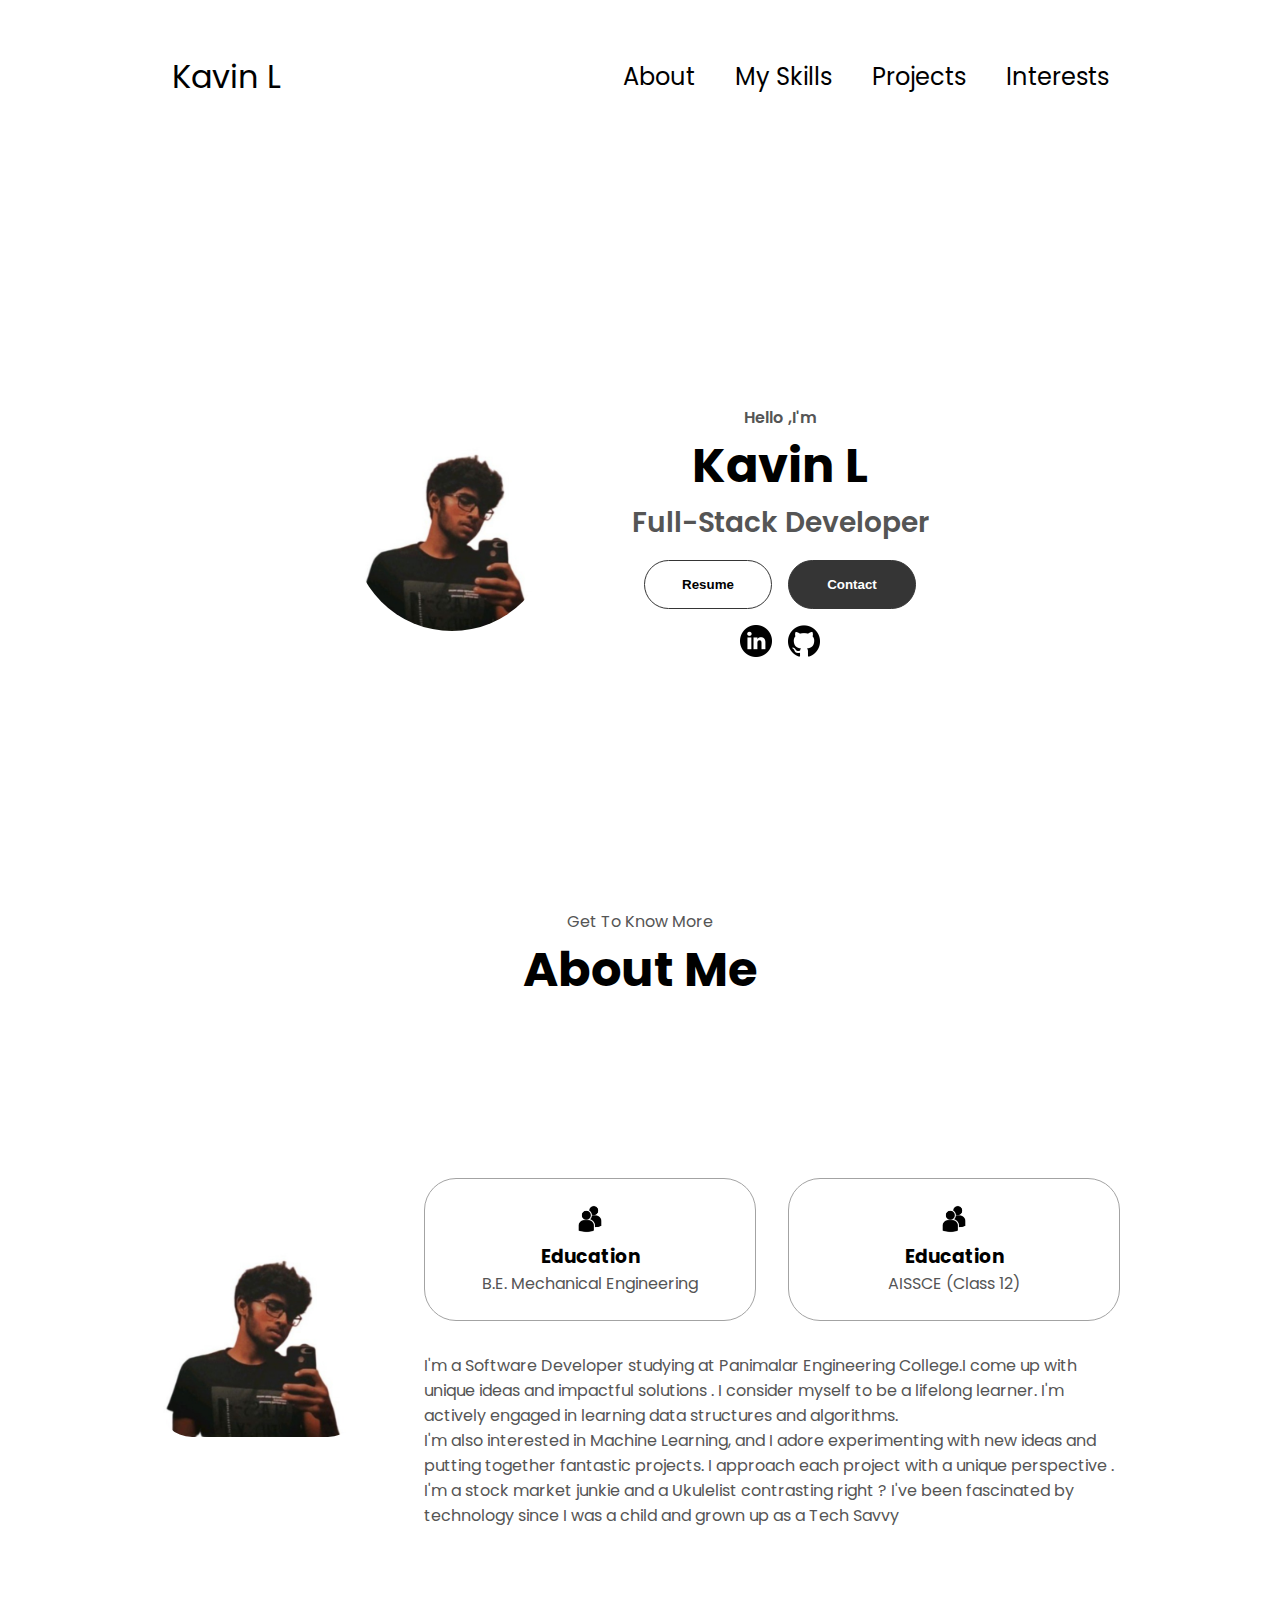
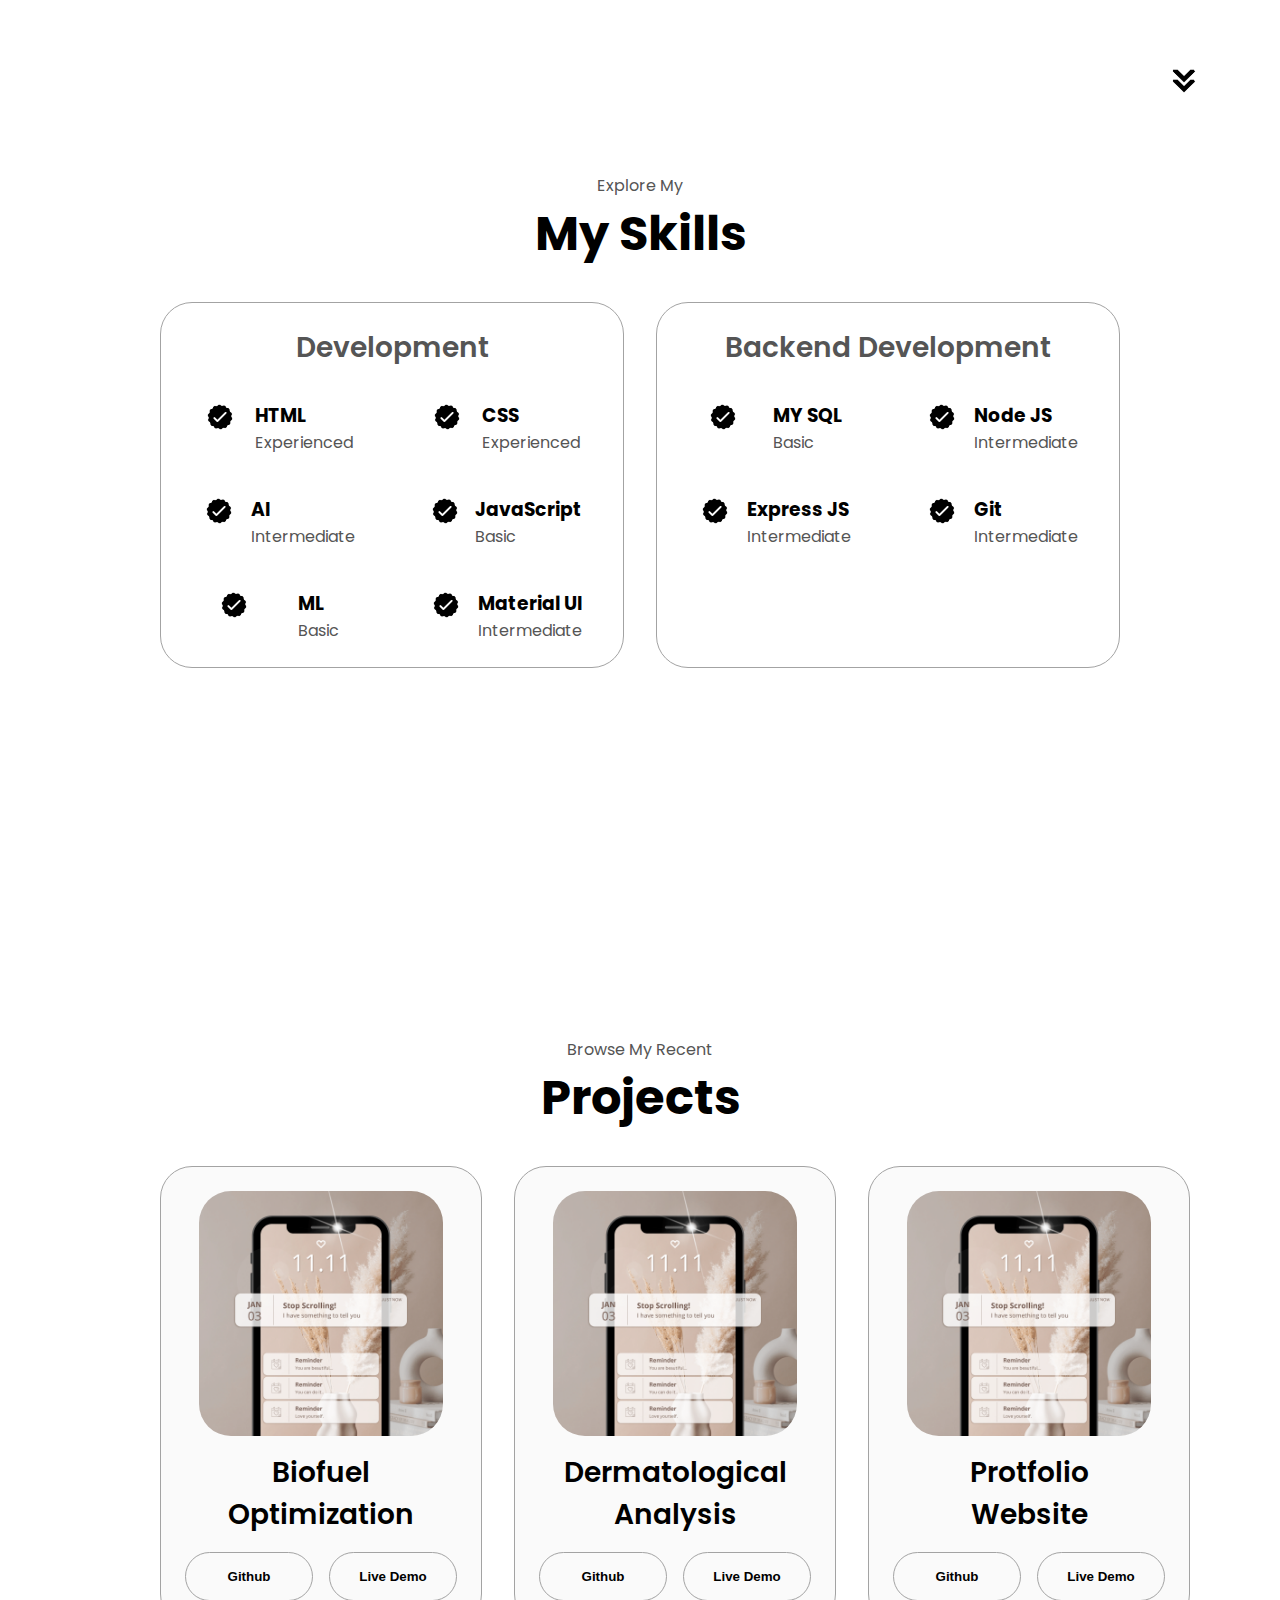
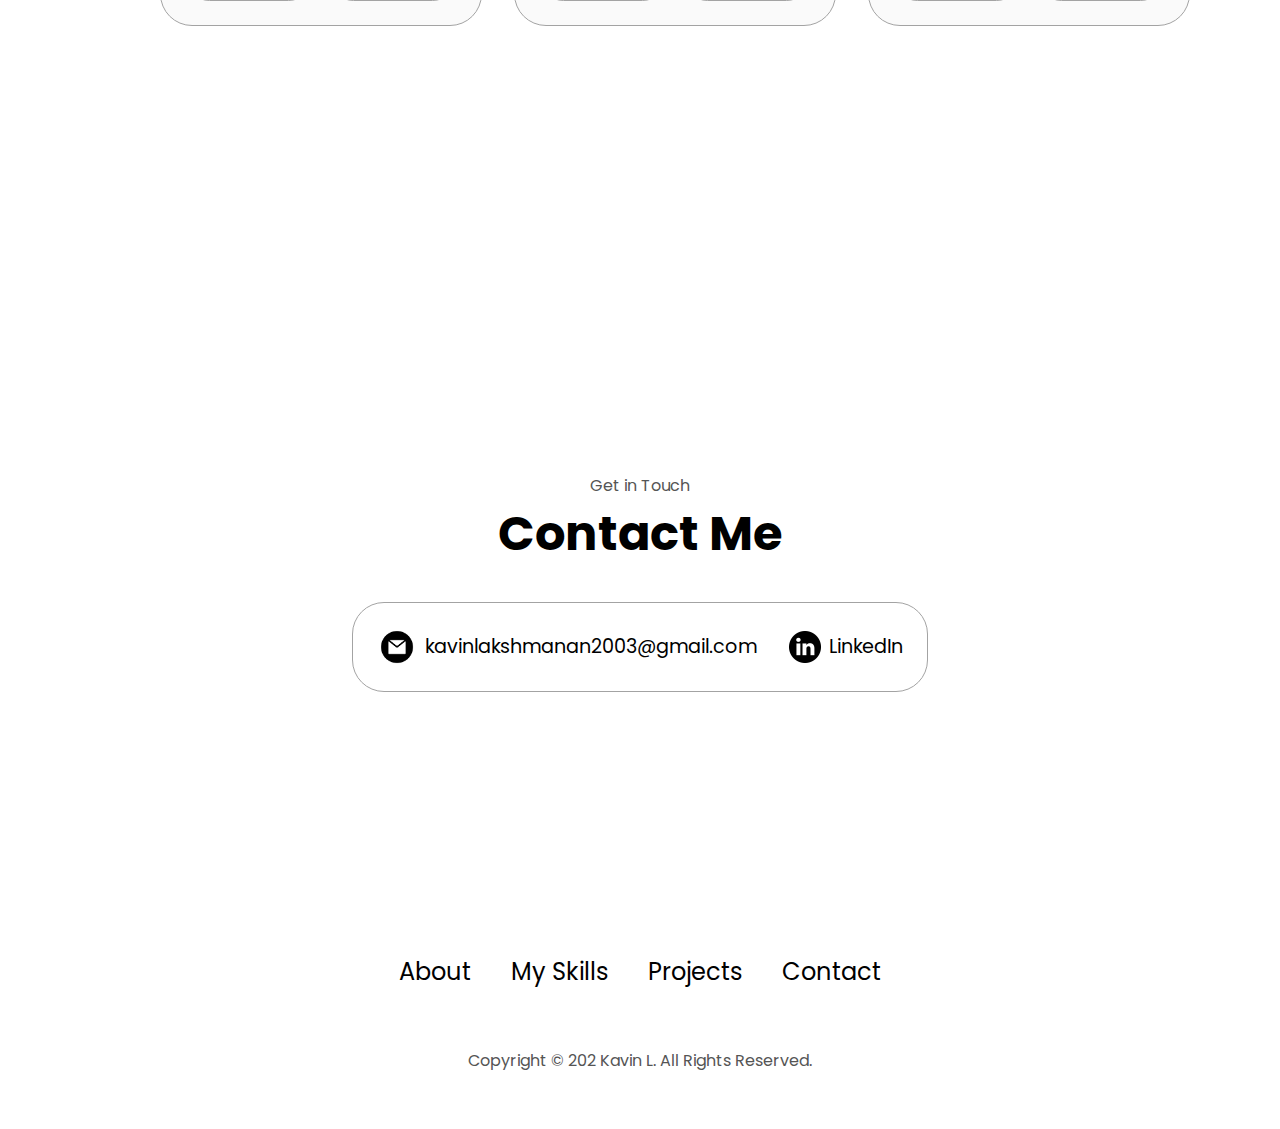
==== index.html @ 6ff7d5a3 "Update index.html" ====
<!DOCTYPE html>
<html lang="en">
<head>
    <meta charset="UTF-8">
    <meta name="viewport" content="width=device-width, initial-scale=1.0">
    <link rel="stylesheet" href="style.css">
    <link rel="stylesheet" href="media.css">
    <link rel="preconnect" href="https://fonts.googleapis.com">
    <link rel="preconnect" href="https://fonts.gstatic.com" crossorigin>
    <link href="https://fonts.googleapis.com/css2?family=Poppins:wght@300;400;500;600&display=swap" rel="stylesheet">
    <title>Kavin</title>
</head>
<body>
    <nav class="desktop-nav">
        <div class="logo">
            Kavin L

        </div>
        <div>
            <ul class="nav-links">
                <li><a href="#about">About</a></li>
                <li><a href="#My Skills">My Skills </a></li>
                <li><a href="#Projects">Projects</a></li>
                <li><a href="#Interests">Interests</a></li>
            </ul>
        </div>


    </nav>
    <nav class="hamburger-nav">
        <div class="logo">Kavin L</div>
        <div class="hamburger-menu">
        <div class="hamburger-icon" onclick="toggleMenu()">
            <span></span>
            <span></span>
            <span></span>
        </div>
        <div class="menu-links">
            <li><a href="#about" onclick="toggleMenu()">About</a></li>
            <li><a href="#MySkills" onclick="toggleMenu()">My Skills </a></li>
            <li><a href="#projects" onclick="toggleMenu()">Projects</a></li>
            <li><a href="#contacts" onclick="toggleMenu()">Contacts</a></li>
        </div>
        </div>

    </nav>
    <section id ="profile">
        <div class="section__pic-container">
            <img src="./linked in profile.jpg" alt="kavin profile picture" style="border-radius: 50%;">
        </div>
        <div class="section__text">
            <p class="section__text__p1">Hello ,I'm </p>
            <h1 class="title">Kavin L</h1>
            <p class="section__text__p2">Full-Stack Developer</p>
            <div class="btn-container">
                <button class="btn btn-color-2" onclick="window.open('./resume 3.pdf')">Resume</button>
                <button class="btn btn-color-1" onclick="location.href='./#contact'">Contact</button>
            </div>
            <div id="socials-container">
                <img src="./linkedin.png" alt="link to linkedin" class="icon" onclick=" openInNewTab('https://www.linkedin.com/in/kavin-l/') ">
                <img src="./github.png" alt="link to github" class="icon" onclick=" openInNewTab('https://github.com/kavinlakshmanan' ) ">
                
            </div>

        </div>
    </section>
    <section id="about">
        <p class="section__text__p1">Get To Know More</p>
        <h1 class="title">About Me</h1>
        <div class="section-container">
          <div class="section__pic-container">
            <img
              src="./linked in profile.jpg"
              alt="Profile picture"
              class="about-pic"
            />
          </div>
          <div class="about-details-container">
            <div class="about-containers">
              <div class="details-container">
                <img
                  src="./education.png"
                  alt="Education icon"
                  class="icon"
                />
                <h3>Education</h3>
                <p>B.E. Mechanical Engineering</p>
              </div>
              <div class="details-container">
                <img
                  src="./education.png"
                  alt="Education icon"
                  class="icon"
                />
                <h3>Education</h3>
                <p>AISSCE (Class 12)</p>
              </div>
            </div>
            <div class="text-container">
              <p>
                <p>
                I'm a Software Developer studying at Panimalar Engineering College.I come up with unique ideas and impactful solutions . I consider myself to be a lifelong learner. I'm actively engaged in learning data structures and algorithms.
                </p>
                <p>

                I'm also interested in Machine Learning, and I adore experimenting with new ideas and putting together fantastic projects. I approach each project with a unique perspective .
                </p>
                <p>
                    
                I'm a stock market junkie and a Ukulelist contrasting right ? I've been fascinated by technology since I was a child and grown up as a Tech Savvy
                </p>
              </p>
            </div>
          </div>
        </div>
        <img
          src="./arrow.png"
          alt="Arrow icon"
          class="icon arrow"
          onclick="location.href='./#MySkills'"
        />
       
      </section>
      <section id="MySkills">
        <p class="section__text__p1">Explore My</p>
        <h1 class="title">My Skills</h1>
        <div class="experience-details-container">
          <div class="about-containers">
            <div class="details-container">
              <h2 class="experience-sub-title">Development</h2>
              <div class="article-container">
                <article>
                  <img
                    src="./checkmark.png"
                    alt="Experience icon"
                    class="icon"
                  />
                  <div>
                    <h3>HTML</h3>
                    <p>Experienced</p>
                  </div>
                </article>
                <article>
                  <img
                    src="./checkmark.png"
                    alt="Experience icon"
                    class="icon"
                  />
                  <div>
                    <h3>CSS</h3>
                    <p>Experienced</p>
                  </div>
                </article>
                <article>
                  <img
                    src="./checkmark.png"
                    alt="Experience icon"
                    class="icon"
                  />
                  <div>
                    <h3>AI</h3>
                    <p>Intermediate</p>
                  </div>
                </article>
                <article>
                  <img
                    src="./checkmark.png"
                    alt="Experience icon"
                    class="icon"
                  />
                  <div>
                    <h3>JavaScript</h3>
                    <p>Basic</p>
                  </div>
                </article>
                <article>
                  <img
                    src="./checkmark.png"
                    alt="Experience icon"
                    class="icon"
                  />
                  <div>
                    <h3>ML</h3>
                    <p>Basic</p>
                  </div>
                </article>
                <article>
                  <img
                    src="./checkmark.png"
                    alt="Experience icon"
                    class="icon"
                  />
                  <div>
                    <h3>Material UI</h3>
                    <p>Intermediate</p>
                  </div>
                </article>
              </div>
            </div>
            <div class="details-container">
              <h2 class="experience-sub-title">Backend Development</h2>
              <div class="article-container">
                <article>
                  <img
                    src="./checkmark.png"
                    alt="Experience icon"
                    class="icon"
                  />
                  <div>
                    <h3>MY SQL</h3>
                    <p>Basic</p>
                  </div>
                </article>
                <article>
                  <img
                    src="./checkmark.png"
                    alt="Experience icon"
                    class="icon"
                  />
                  <div>
                    <h3>Node JS</h3>
                    <p>Intermediate</p>
                  </div>
                </article>
                <article>
                  <img
                    src="./checkmark.png"
                    alt="Experience icon"
                    class="icon"
                  />
                  <div>
                    <h3>Express JS</h3>
                    <p>Intermediate</p>
                  </div>
                </article>
                <article>
                  <img
                    src="./checkmark.png"
                    alt="Experience icon"
                    class="icon"
                  />
                  <div>
                    <h3>Git</h3>
                    <p>Intermediate</p>
                  </div>
                </article>
              </div>
            </div>
          </div>
        </div>
      </section>
      <section id="projects">
        <p class="section__text__p1">Browse My Recent</p>
        <h1 class="title">Projects</h1>
        <div class="experience-details-container">
          <div class="about-containers">
            <div class="details-container color-container">
              <div class="article-container">
                <img
                  src="./project-2.png"
                  alt="Project 1"
                  class="project-img"
                />
              </div>
              <h2 class="experience-sub-title project-title">Biofuel Optimization</h2>
              <div class="btn-container">
                <button
                  class="btn btn-color-2 project-btn"
                  onclick="location.href='https://github.com/kavinlakshmanan/Bio-Fuel-Optimization-'"
                >
                  Github
                </button>
                <button
                  class="btn btn-color-2 project-btn"
                  onclick="location.href='https://github.com/kavinlakshmanan/Bio-Fuel-Optimization-'"
                >
                  Live Demo
                </button>
              </div>
            </div>
            <div class="details-container color-container">
              <div class="article-container">
                <img
                  src="./project-2.png"
                  alt="Project 2"
                  class="project-img"
                />
              </div>
              <h2 class="experience-sub-title project-title"> Dermatological Analysis</h2>
              <div class="btn-container">
                <button
                  class="btn btn-color-2 project-btn"
                  onclick="location.href='https://github.com/'"
                >
                  Github
                </button>
                <button
                  class="btn btn-color-2 project-btn"
                  onclick="location.href='https://github.com/'"
                >
                  Live Demo
                </button>
              </div>
            </div>
            <div class="details-container color-container">
              <div class="article-container">
                <img
                  src="./project-2.png"
                  alt="Project 3"
                  class="project-img"
                />
              </div>
              <h2 class="experience-sub-title project-title">Protfolio Website</h2>
              <div class="btn-container">
                <button
                  class="btn btn-color-2 project-btn"
                  onclick="location.href='https://github.com/kavinlakshmanan/Personal-Website'"
                >
                  Github
                </button>
                <button
                  class="btn btn-color-2 project-btn"
                  onclick="location.href='https://kavinlakshmanan.github.io/Personal-Website/'"
                >
                  Live Demo
                </button>
              </div>
            </div>
          </div>
        </div>

      </section>
      <section id="contact">
        <p class="section__text__p1">Get in Touch</p>
        <h1 class="title">Contact Me</h1>
        <div class="contact-info-upper-container">
          <div class="contact-info-container">
            <img
              src="./email.png"
              alt="Email icon"
              class="icon contact-icon email-icon"
            />
            <p><a href="mailto:kavinlakshmanan2003@gmail.com">kavinlakshmanan2003@gmail.com</a></p>
          </div>
          <div class="contact-info-container">
            <img
              src="./linkedin.png"
              alt="LinkedIn icon"
              class="icon contact-icon"
            />
            <p><a href="https://www.linkedin.com/in/kavin-l/">LinkedIn</a></p>
          </div>
        </div>
      </section>
      <footer>
        <nav>
          <div class="nav-links-container">
            <ul class="nav-links">
              <li><a href="#about">About</a></li>
              <li><a href="#My Skills">My Skills</a></li>
              <li><a href="#projects">Projects</a></li>
              <li><a href="#contact">Contact</a></li>
            </ul>
          </div>
        </nav>
        <p>Copyright &#169; 202 Kavin L. All Rights Reserved.</p>
      </footer>

    <script src="script.js"></script>
</body>
</html>
---- style.css ----
/* General css for all projects  */
*{
    margin: 0;
    padding: 0;
    
}
html{
    scroll-behavior: smooth;
}
body{
    font-family:"Poppins", sans-serif ;
}
p{
    color:rgb(85, 85, 85);
}

/* transitions  */
*,.btn{
    transition: all 300ms ease;

}

/* navbar styling  */
nav,.nav-links{
    display: flex;
}
nav{
    justify-content: space-around;
    align-items: center;
    height: 17vh;
}
ul{
    list-style: none;
}
a{
    text-decoration: none;
    text-decoration-color: white;
    color: black;
}
.nav-links{
    gap: 2.5rem;
    font-size: 1.5rem;
}
.nav-links a:hover{
    color: gray;
    text-decoration: underline;
    text-underline-offset: 1rem;
    text-decoration-color: rgb(181, 181, 181);

}
.logo{
    font-size: 2rem;

}
.logo:hover{
    cursor: default;
}

/* hamburger menu  */
.hamburger-nav{
    display: none;
}
.hamburger-menu{
    display: inline-block;
    position: relative;

}
.hamburger-icon{
    display: flex;
    flex-direction: column;
    justify-content: space-between;
    height: 24px;
    width: 30px;
    cursor: pointer;
}
.hamburger-icon span{
    width: 100%;
    height: 2px;
    background-color: black;
    transition: all 0.3 ease-in-out;

}
.menu-links {
    position: absolute;
    top: 100%;
    right: 0;
    background-color: white;
    width: fit-content;
    max-height: 0;
    overflow: hidden;
    transition: all 0.3 ease-in-out;
  }
  
  .menu-links a {
    display: block;
    padding: 10px;
    text-align: center;
    font-size: 1.5rem;
    color: black;
    text-decoration: none;
    transition: all 0.3 ease-in-out;
  }
  
  .menu-links li {
    list-style: none;
  }
  
  .menu-links.open {
    max-height: 300px;
  }
  
  .hamburger-icon.open span:first-child {
    transform: rotate(45deg) translate(10px, 5px);
  }
  
  .hamburger-icon.open span:nth-child(2) {
    opacity: 0;
  }
  
  .hamburger-icon.open span:last-child {
    transform: rotate(-45deg) translate(10px, -5px);
  }
  
  .hamburger-icon span:first-child {
    transform: none;
  }
  
  .hamburger-icon span:first-child {
    opacity: 1;
  }
  
  .hamburger-icon span:first-child {
    transform: none;
  }

/* SECTIONS */

section {
  padding-top: 4vh;
  height: 96vh;
  margin: 0 10rem;
  box-sizing: border-box;
  min-height: fit-content;
}

.section-container {
  display: flex;
}

/* PROFILE SECTION */

#profile {
  display: flex;
  justify-content: center;
  gap: 5rem;
  height: 80vh;
}

.section__pic-container {
  display: flex;
  height: 400px;
  width: 400px;
  margin: auto 0;
}

.section__text {
  align-self: center;
  text-align: center;
}

.section__text p {
  font-weight: 600;
}

.section__text__p1 {
  text-align: center;
}

.section__text__p2 {
  font-size: 1.75rem;
  margin-bottom: 1rem;
}

.title {
  font-size: 3rem;
  text-align: center;
}

#socials-container {
  display: flex;
  justify-content:center;
  margin-top: 1rem;
  gap: 1rem;
}

/* ICONS */

.icon {
  cursor: pointer;
  height: 2rem;
}


/* BUTTONS */

.btn-container {
  display: flex;
  justify-content: center;
  gap: 1rem;
}

.btn {
  font-weight: 600;
  transition: all 300ms ease;
  padding: 1rem;
  width: 8rem;
  border-radius: 2rem;
}

.btn-color-1,
.btn-color-2 {
  border: rgb(53, 53, 53) 0.1rem solid;
}

.btn-color-1:hover,
.btn-color-2:hover {
  cursor: pointer;
}

.btn-color-1,
.btn-color-2:hover {
  background: rgb(53, 53, 53);
  color: white;
}

.btn-color-1:hover {
  background: rgb(0, 0, 0);
}

.btn-color-2 {
  background: none;
}

.btn-color-2:hover {
  border: rgb(255, 255, 255) 0.1rem solid;
}

.btn-container {
  gap: 1rem;
}

/* ABOUT SECTION */


section {
  padding-top: 4vh;
  height: 96vh;
  margin: 0 10rem;
  box-sizing: border-box;
  min-height: fit-content;
}

.section-container {
  display: flex;
}

/* PROFILE SECTION */

#profile {
  display: flex;
  justify-content: center;
  gap: 5rem;
  height: 80vh;
}

.section__pic-container {
  display: flex;
  height: 200px;
  width: 200px;
  margin:0;
}

.section__text {
  align-self: center;
  text-align: center;
}

.section__text p {
  font-weight: 600;
}

.section__text__p1 {
  text-align: center;
}

.section__text__p2 {
  font-size: 1.75rem;
  margin-bottom: 1rem;
}

.title {
  font-size: 3rem;
  text-align: center;
}

#socials-container {
  display: flex;
  justify-content: center;
  margin-top: 1rem;
  gap: 1rem;
}

/* ICONS */

.icon {
  cursor: pointer;
  height: 2rem;
}

/* BUTTONS */

.btn-container {
  display: flex;
  justify-content: center;
  gap: 1rem;
}

.btn {
  font-weight: 600;
  transition: all 300ms ease;
  padding: 1rem;
  width: 8rem;
  border-radius: 2rem;
}

.btn-color-1,
.btn-color-2 {
  border: rgb(53, 53, 53) 0.1rem solid;
}

.btn-color-1:hover,
.btn-color-2:hover {
  cursor: pointer;
}

.btn-color-1,
.btn-color-2:hover {
  background: rgb(53, 53, 53);
  color: white;
}

.btn-color-1:hover {
  background: rgb(0, 0, 0);
}

.btn-color-2 {
  background: none;
}

.btn-color-2:hover {
  border: rgb(255, 255, 255) 0.1rem solid;
}

.btn-container {
  gap: 1rem;
}

/* ABOUT SECTION */

#about {
  position: relative;
}

.about-containers {
  gap: 2rem;
  margin-bottom: 2rem;
  margin-top: 2rem;
}

.about-details-container {
  justify-content: center;
  flex-direction: column;
}

.about-containers,
.about-details-container {
  display: flex;
}

.about-pic {
  border-radius: 2rem;
}

.arrow {
  position: absolute;
  right: -5rem;
  bottom: 2.5rem;
}

.details-container {
  padding: 1.5rem;
  flex: 1;
  background: white;
  border-radius: 2rem;
  border: rgb(53, 53, 53) 0.1rem solid;
  border-color: rgb(163, 163, 163);
  text-align: center;
}

.section-container {
  gap: 4rem;
  height: 80%;
  overflow: hidden;
}

.section__pic-container {
  height: 200px;
  width: 200px;
  margin: auto 0;
}

/* EXPERIENCE SECTION */

#experience {
  position: relative;
}

.experience-sub-title {
  color: rgb(85, 85, 85);
  font-weight: 600;
  font-size: 1.75rem;
  margin-bottom: 2rem;
}

.experience-details-container {
  display: flex;
  justify-content: center;
  flex-direction: column;
}

.article-container {
  display: flex;
  text-align: initial;
  flex-wrap: wrap;
  flex-direction: row;
  gap: 2.5rem;
  justify-content: space-around;
}

article {
  display: flex;
  width: 10rem;
  justify-content: space-around;
  gap: 0.5rem;
}

article .icon {
  cursor: default;
}

/* PROJECTS SECTION */

#projects {
  position: relative;
}

.color-container {
  border-color: rgb(163, 163, 163);
  background: rgb(250, 250, 250);
}

.project-img {
  border-radius: 2rem;
  width: 90%;
  height: 90%;
}

.project-title {
  margin: 1rem;
  color: black;
}

.project-btn {
  color: black;
  border-color: rgb(163, 163, 163);
}

/* CONTACT */

#contact {
  display: flex;
  justify-content: center;
  flex-direction: column;
  height: 70vh;
}

.contact-info-upper-container {
  display: flex;
  justify-content: center;
  border-radius: 2rem;
  border: rgb(53, 53, 53) 0.1rem solid;
  border-color: rgb(163, 163, 163);
  background: (250, 250, 250);
  margin: 2rem auto;
  padding: 0.5rem;
}

.contact-info-container {
  display: flex;
  align-items: center;
  justify-content: center;
  gap: 0.5rem;
  margin: 1rem;
}

.contact-info-container p {
  font-size: larger;
}

.contact-icon {
  cursor: default;
}

.email-icon {
  height: 2.5rem;
}

/* FOOTER SECTION */

footer {
  height: 26vh;
  margin: 0 1rem;
}

footer p {
  text-align: center;
}
---- media.css ----
@media screen and (max-width:1200px){
    .desktop-nav{
        display: none;
    }
    .hamburger-nav{
        display: flex;
        
    }
}
@media screen and (max-width: 1200px) {
    #desktop-nav {
      display: none;
    }
    #hamburger-nav {
      display: flex;
    }
    #MySkills,
    .experience-details-container {
      margin-top: 2rem;
    }
    #profile,
    .section-container {
      display: block;
    }
    .arrow {
      display: none;
    }
    section,
    .section-container {
      height: fit-content;
    }
    section {
      margin: 0 5%;
    }
    .section__pic-container {
      width: 150px;
      height: 150px;
      margin: 0 auto 0;
    }
    .about-containers {
      margin-top: 0;
    }
  }
  
  @media screen and (max-width: 600px) {
    #contact,
    footer {
      height: 40vh;
    }
    #profile {
      height: 83vh;
      margin-bottom: 0;

    }
    article {
      font-size: 1rem;
    }
    footer nav {
      height: fit-content;
      margin-bottom: 2rem;
    }
    .about-containers,
    .contact-info-upper-container,
    .btn-container {
      flex-wrap: wrap;
    }
    .contact-info-container {
      margin: 0;
    }
    .contact-info-container p,
    .nav-links li a {
      font-size: 1rem;
    }
    .experience-sub-title {
      font-size: 1.25rem;
    }
    .logo {
      font-size: 1.5rem;
    }
    .nav-links {
      flex-direction: column;
      gap: 0.5rem;
      text-align: center;
    }
    .section__pic-container {
      width: auto;
      height: 46vw;
      justify-content: center;
    }
    .section__text__p2 {
      font-size: 1.25rem;
    }
    .title {
      font-size: 2rem;
    }
    .text-container {
      text-align: justify;
    }
  }
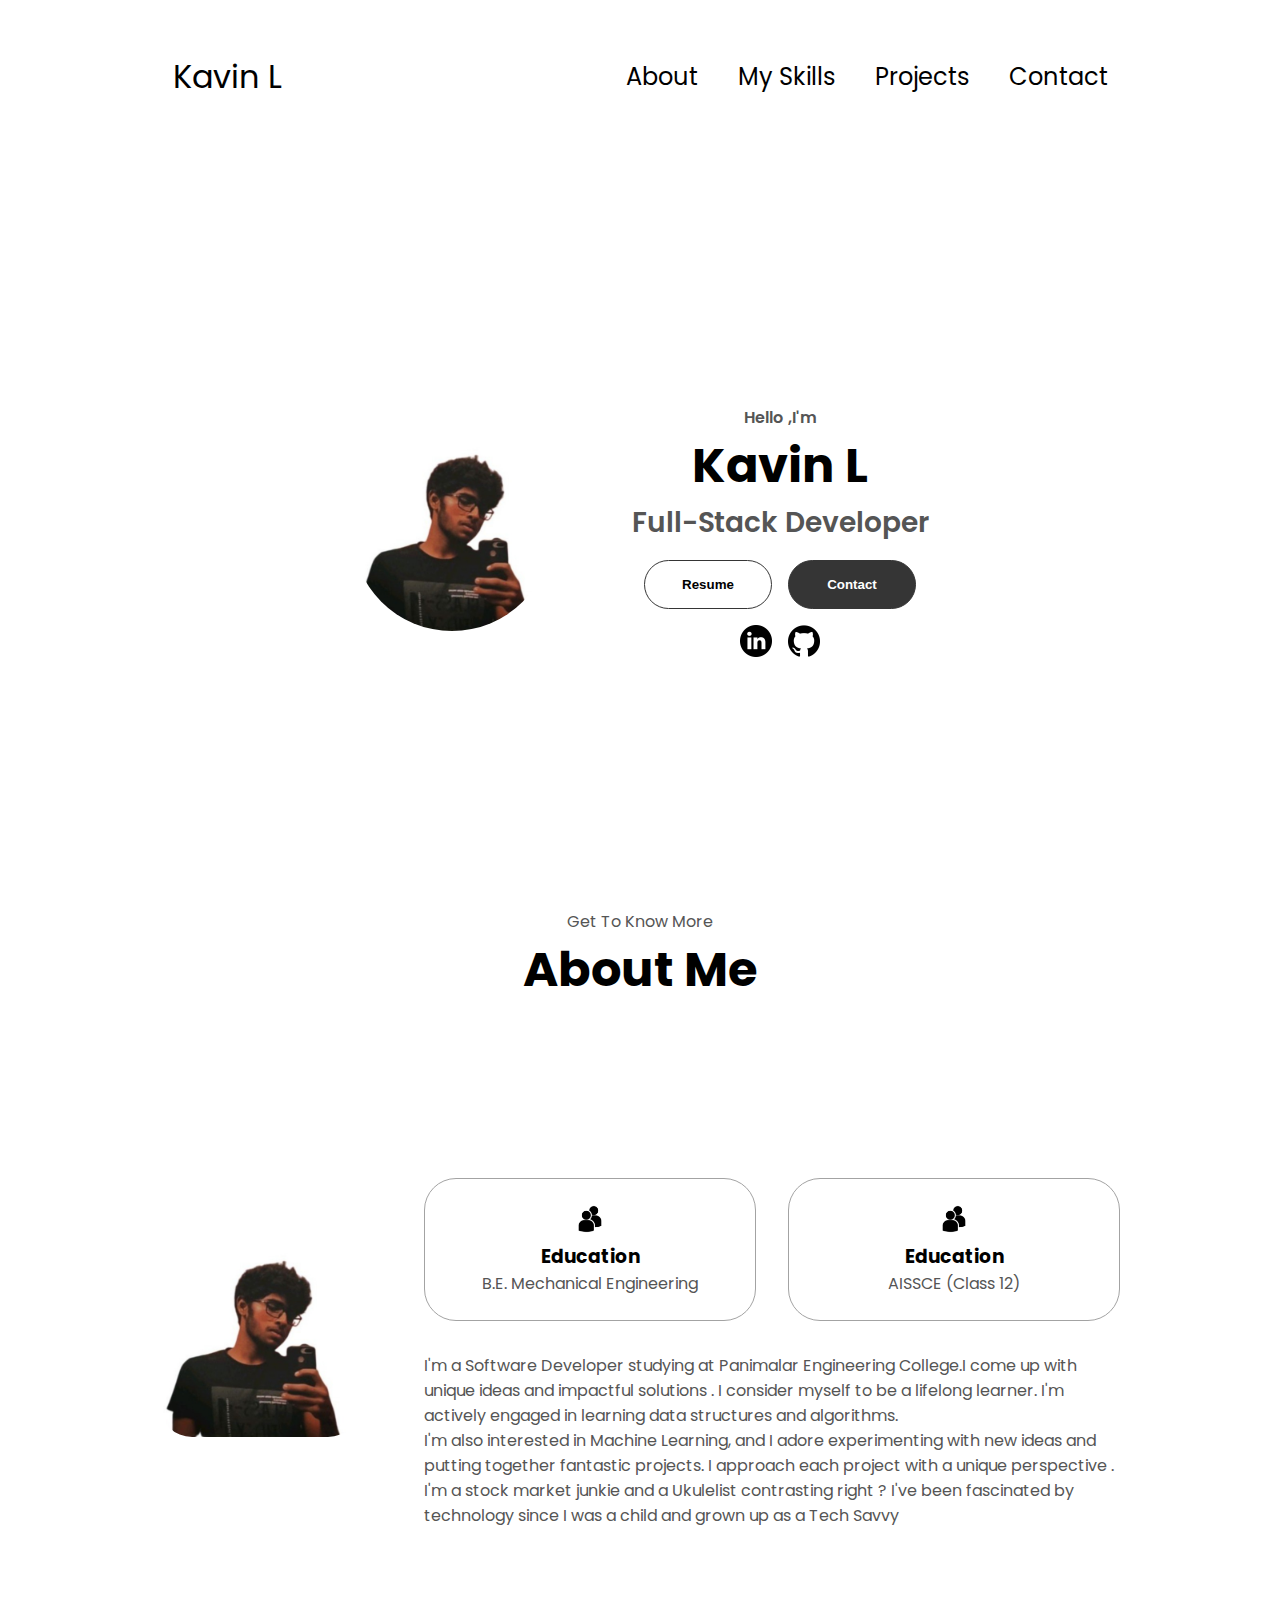
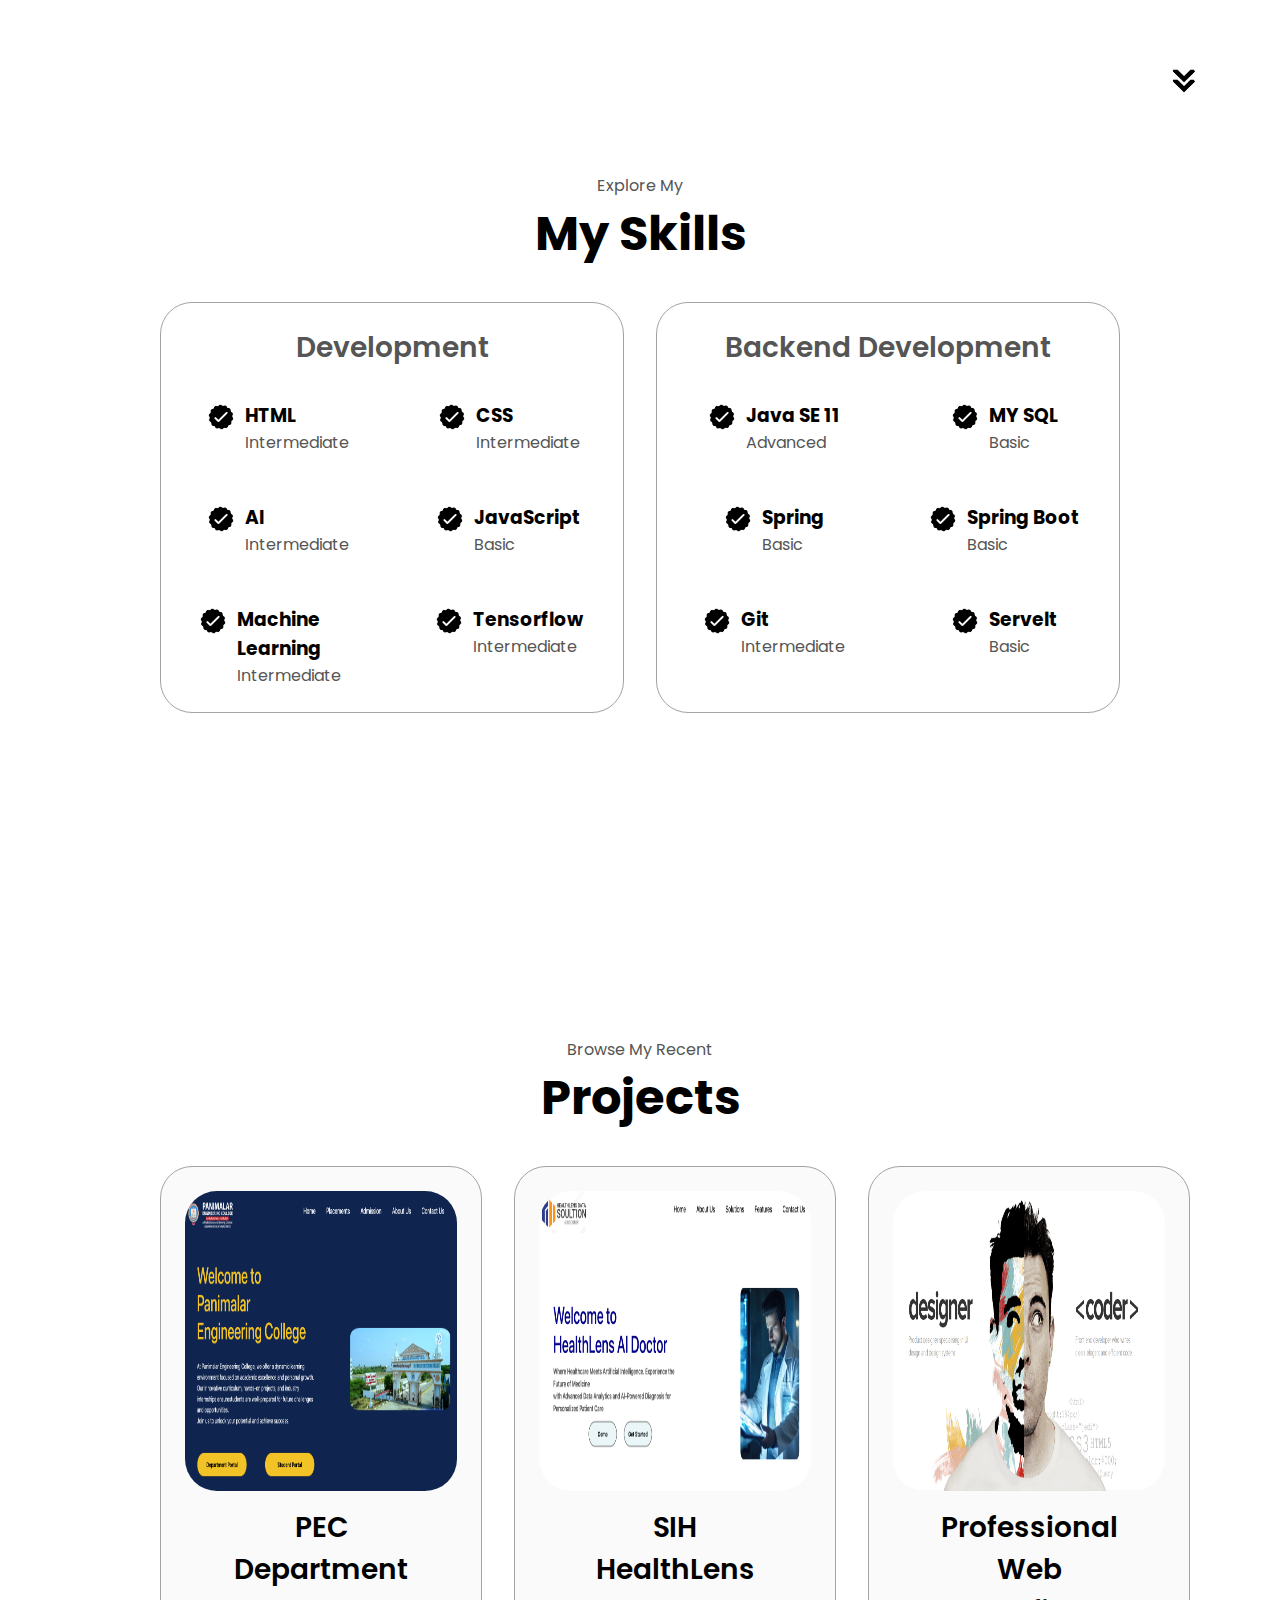
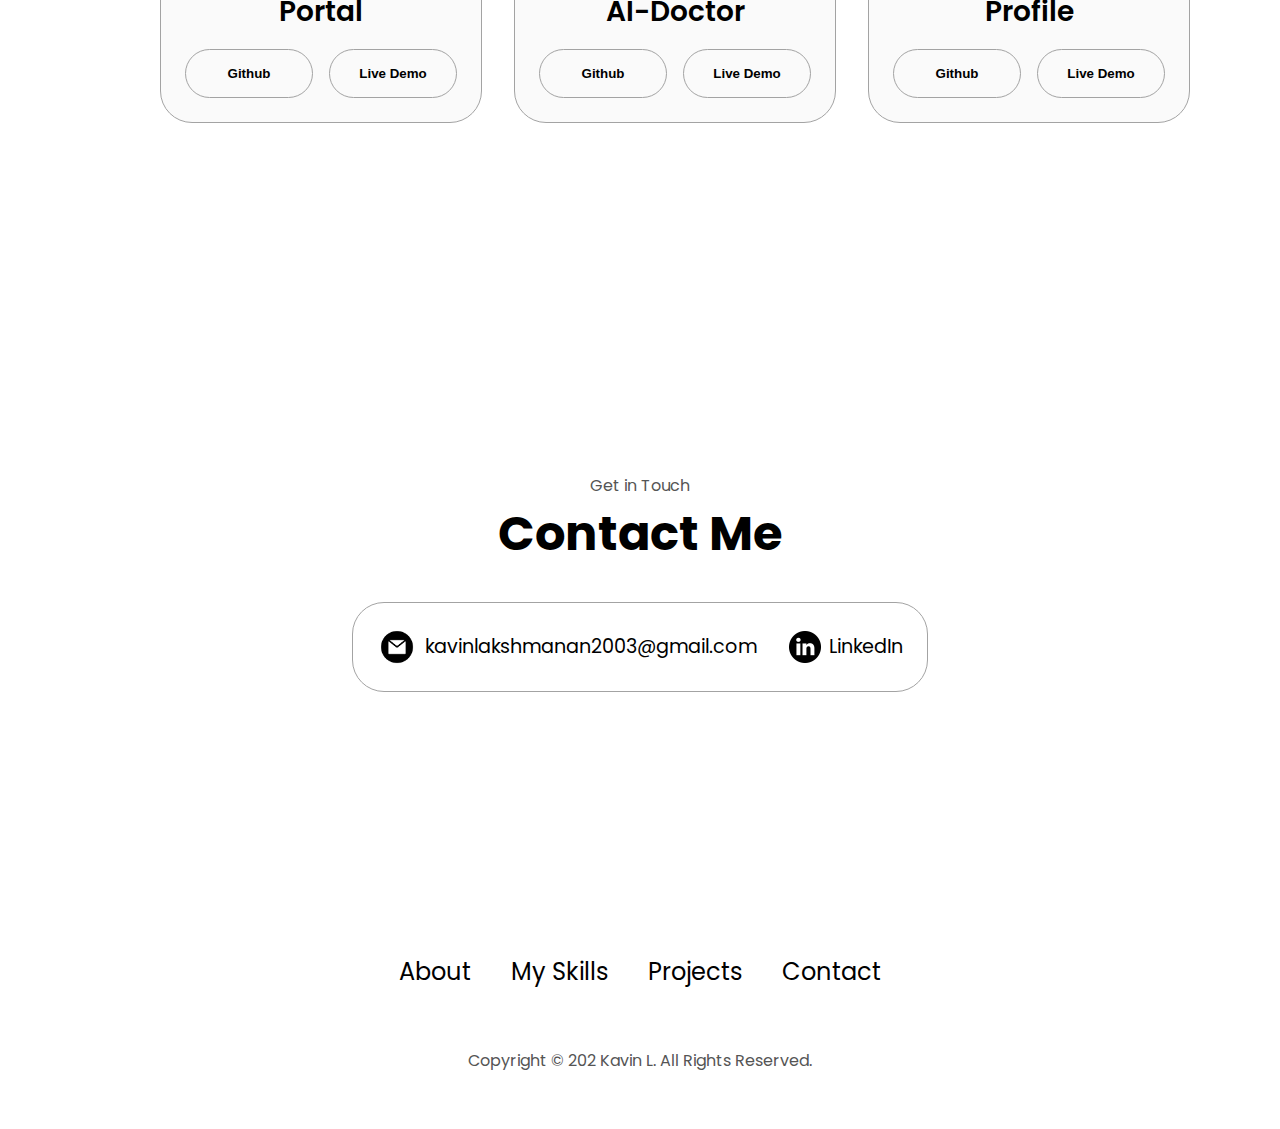
==== commit 7e3622f3: "Add files via upload" ====
--- a/index.html
+++ b/index.html
@@ -19,9 +19,9 @@
         <div>
             <ul class="nav-links">
                 <li><a href="#about">About</a></li>
-                <li><a href="#My Skills">My Skills </a></li>
-                <li><a href="#Projects">Projects</a></li>
-                <li><a href="#Interests">Interests</a></li>
+                <li><a href="#MySkills">My Skills </a></li>
+                <li><a href="#project">Projects</a></li>
+                <li><a href="#contact">Contact</a></li>
             </ul>
         </div>
 
@@ -119,7 +119,6 @@
           class="icon arrow"
           onclick="location.href='./#MySkills'"
         />
-       
       </section>
       <section id="MySkills">
         <p class="section__text__p1">Explore My</p>
@@ -137,7 +136,7 @@
                   />
                   <div>
                     <h3>HTML</h3>
-                    <p>Experienced</p>
+                    <p>Intermediate</p>
                   </div>
                 </article>
                 <article>
@@ -148,17 +147,17 @@
                   />
                   <div>
                     <h3>CSS</h3>
-                    <p>Experienced</p>
-                  </div>
-                </article>
-                <article>
-                  <img
-                    src="./checkmark.png"
-                    alt="Experience icon"
-                    class="icon"
-                  />
-                  <div>
-                    <h3>AI</h3>
+                    <p>Intermediate</p>
+                  </div>
+                </article>
+                <article>
+                  <img
+                    src="./checkmark.png"
+                    alt="Experience icon"
+                    class="icon"
+                  />
+                  <div>
+                    <h3>AI </h3>
                     <p>Intermediate</p>
                   </div>
                 </article>
@@ -180,18 +179,18 @@
                     class="icon"
                   />
                   <div>
-                    <h3>ML</h3>
-                    <p>Basic</p>
-                  </div>
-                </article>
-                <article>
-                  <img
-                    src="./checkmark.png"
-                    alt="Experience icon"
-                    class="icon"
-                  />
-                  <div>
-                    <h3>Material UI</h3>
+                    <h3>Machine Learning</h3>
+                    <p>Intermediate</p>
+                  </div>
+                </article>
+                <article>
+                  <img
+                    src="./checkmark.png"
+                    alt="Experience icon"
+                    class="icon"
+                  />
+                  <div>
+                    <h3>Tensorflow</h3>
                     <p>Intermediate</p>
                   </div>
                 </article>
@@ -207,6 +206,17 @@
                     class="icon"
                   />
                   <div>
+                    <h3>Java SE 11</h3>
+                    <p>Advanced</p>
+                  </div>
+                </article>
+                <article>
+                  <img
+                    src="./checkmark.png"
+                    alt="Experience icon"
+                    class="icon"
+                  />
+                  <div>
                     <h3>MY SQL</h3>
                     <p>Basic</p>
                   </div>
@@ -218,19 +228,19 @@
                     class="icon"
                   />
                   <div>
-                    <h3>Node JS</h3>
-                    <p>Intermediate</p>
-                  </div>
-                </article>
-                <article>
-                  <img
-                    src="./checkmark.png"
-                    alt="Experience icon"
-                    class="icon"
-                  />
-                  <div>
-                    <h3>Express JS</h3>
-                    <p>Intermediate</p>
+                    <h3>Spring </h3>
+                    <p>Basic</p>
+                  </div>
+                </article>
+                <article>
+                  <img
+                    src="./checkmark.png"
+                    alt="Experience icon"
+                    class="icon"
+                  />
+                  <div>
+                    <h3>Spring Boot</h3>
+                    <p>Basic</p>
                   </div>
                 </article>
                 <article>
@@ -244,12 +254,24 @@
                     <p>Intermediate</p>
                   </div>
                 </article>
-              </div>
-            </div>
+                <article>
+                  <img
+                    src="./checkmark.png"
+                    alt="Experience icon"
+                    class="icon"
+                  />
+                  <div>
+                    <h3>Servelt</h3>
+                    <p>Basic</p>
+                  </div>
+                </article>
+              </div>
+            </div>
+            
           </div>
         </div>
       </section>
-      <section id="projects">
+      <section id="project">
         <p class="section__text__p1">Browse My Recent</p>
         <h1 class="title">Projects</h1>
         <div class="experience-details-container">
@@ -257,22 +279,23 @@
             <div class="details-container color-container">
               <div class="article-container">
                 <img
-                  src="./project-2.png"
+                  src="./image.png"
                   alt="Project 1"
                   class="project-img"
                 />
               </div>
-              <h2 class="experience-sub-title project-title">Biofuel Optimization</h2>
+              <h2 class="experience-sub-title project-title">PEC <br>Department Portal</h2>
               <div class="btn-container">
                 <button
                   class="btn btn-color-2 project-btn"
-                  onclick="location.href='https://github.com/kavinlakshmanan/Bio-Fuel-Optimization-'"
+                  onclick="openInNewTab('https://github.com/kavinlakshmanan/PEC_DEPARTMENT_PORTAL')"
                 >
                   Github
                 </button>
                 <button
                   class="btn btn-color-2 project-btn"
-                  onclick="location.href='https://github.com/kavinlakshmanan/Bio-Fuel-Optimization-'"
+                  onclick="openInNewTab('https://kavinlakshmanan.github.io/PEC_DEPARTMENT_PORTAL/')"
+    
                 >
                   Live Demo
                 </button>
@@ -281,22 +304,22 @@
             <div class="details-container color-container">
               <div class="article-container">
                 <img
-                  src="./project-2.png"
+                  src="./image copy.png"
                   alt="Project 2"
                   class="project-img"
                 />
               </div>
-              <h2 class="experience-sub-title project-title"> Dermatological Analysis</h2>
+              <h2 class="experience-sub-title project-title">SIH <br> HealthLens <br> AI-Doctor</h2>
               <div class="btn-container">
                 <button
                   class="btn btn-color-2 project-btn"
-                  onclick="location.href='https://github.com/'"
+                  onclick="openInNewTab('https://github.com/kavinlakshmanan/HealthLens-AI-Doctor')"
                 >
                   Github
                 </button>
                 <button
                   class="btn btn-color-2 project-btn"
-                  onclick="location.href='https://github.com/'"
+                  onclick="openInNewTab('https://kavinlakshmanan.github.io/HealthLens-AI-Doctor/')"
                 >
                   Live Demo
                 </button>
@@ -305,22 +328,22 @@
             <div class="details-container color-container">
               <div class="article-container">
                 <img
-                  src="./project-2.png"
+                  src="./image copy 2.png"
                   alt="Project 3"
                   class="project-img"
                 />
               </div>
-              <h2 class="experience-sub-title project-title">Protfolio Website</h2>
+              <h2 class="experience-sub-title project-title">Professional <br> Web <br>Profile</h2>
               <div class="btn-container">
                 <button
                   class="btn btn-color-2 project-btn"
-                  onclick="location.href='https://github.com/kavinlakshmanan/Personal-Website'"
+                  onclick="openInNewTab('https://github.com/kavinlakshmanan/Personal-Website')"
                 >
                   Github
                 </button>
                 <button
                   class="btn btn-color-2 project-btn"
-                  onclick="location.href='https://kavinlakshmanan.github.io/Personal-Website/'"
+                  onclick="openInNewTab('https://github.com/kavinlakshmanan/Personal-Website')"
                 >
                   Live Demo
                 </button>
@@ -328,7 +351,6 @@
             </div>
           </div>
         </div>
-
       </section>
       <section id="contact">
         <p class="section__text__p1">Get in Touch</p>
@@ -357,7 +379,7 @@
           <div class="nav-links-container">
             <ul class="nav-links">
               <li><a href="#about">About</a></li>
-              <li><a href="#My Skills">My Skills</a></li>
+              <li><a href="#MySkills">My Skills</a></li>
               <li><a href="#projects">Projects</a></li>
               <li><a href="#contact">Contact</a></li>
             </ul>
@@ -368,4 +390,4 @@
 
     <script src="script.js"></script>
 </body>
-</html>
+</html>--- a/style.css
+++ b/style.css
@@ -197,7 +197,7 @@
 
 .icon {
   cursor: pointer;
-  height: 2rem;
+  height: 3rem;
 }
 
 
@@ -405,6 +405,7 @@
   border: rgb(53, 53, 53) 0.1rem solid;
   border-color: rgb(163, 163, 163);
   text-align: center;
+  justify-content: space-evenly;
 }
 
 .section-container {
@@ -443,25 +444,27 @@
   text-align: initial;
   flex-wrap: wrap;
   flex-direction: row;
-  gap: 2.5rem;
+  gap: 3rem;
   justify-content: space-around;
 }
 
 article {
   display: flex;
   width: 10rem;
-  justify-content: space-around;
+  justify-content: center;
   gap: 0.5rem;
 }
 
 article .icon {
   cursor: default;
+  justify-content: center;
 }
 
 /* PROJECTS SECTION */
 
 #projects {
   position: relative;
+  
 }
 
 .color-container {
@@ -471,8 +474,8 @@
 
 .project-img {
   border-radius: 2rem;
-  width: 90%;
-  height: 90%;
+  width: 100%;
+  height: 300px;
 }
 
 .project-title {
